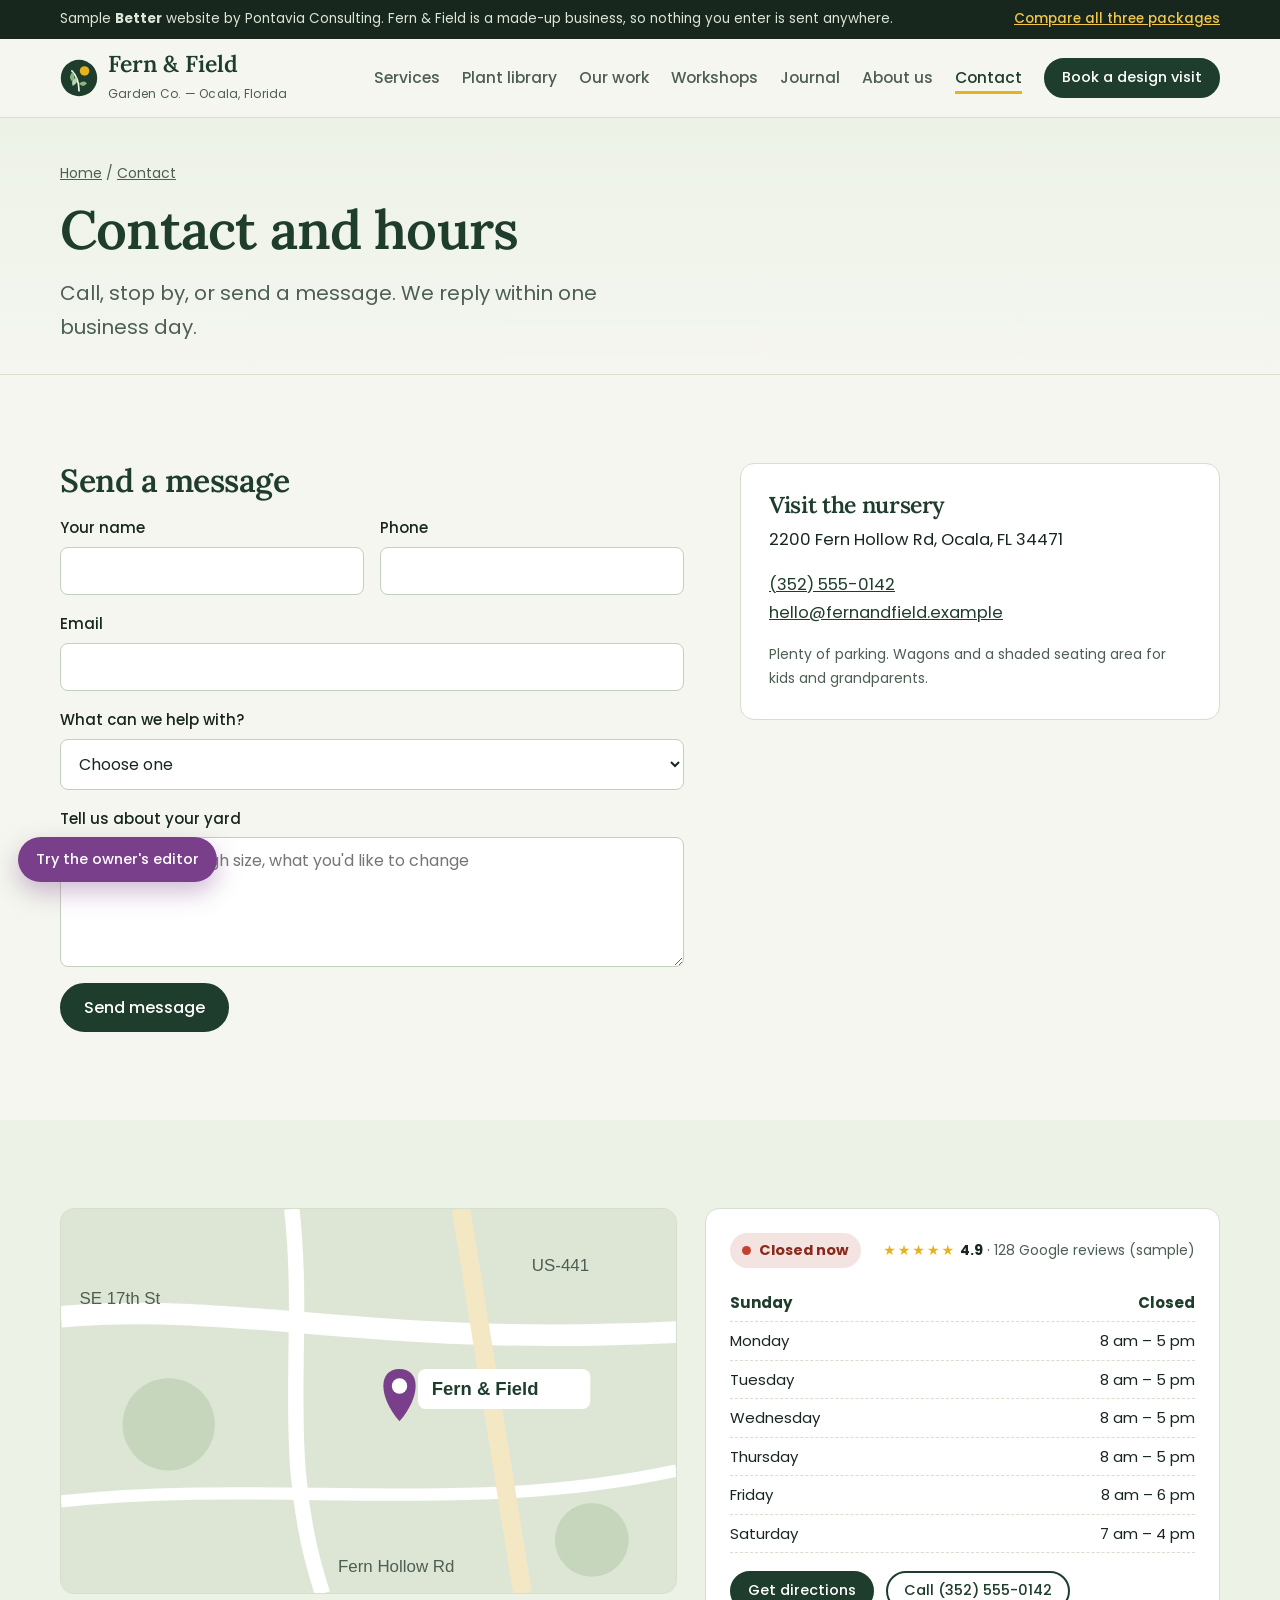
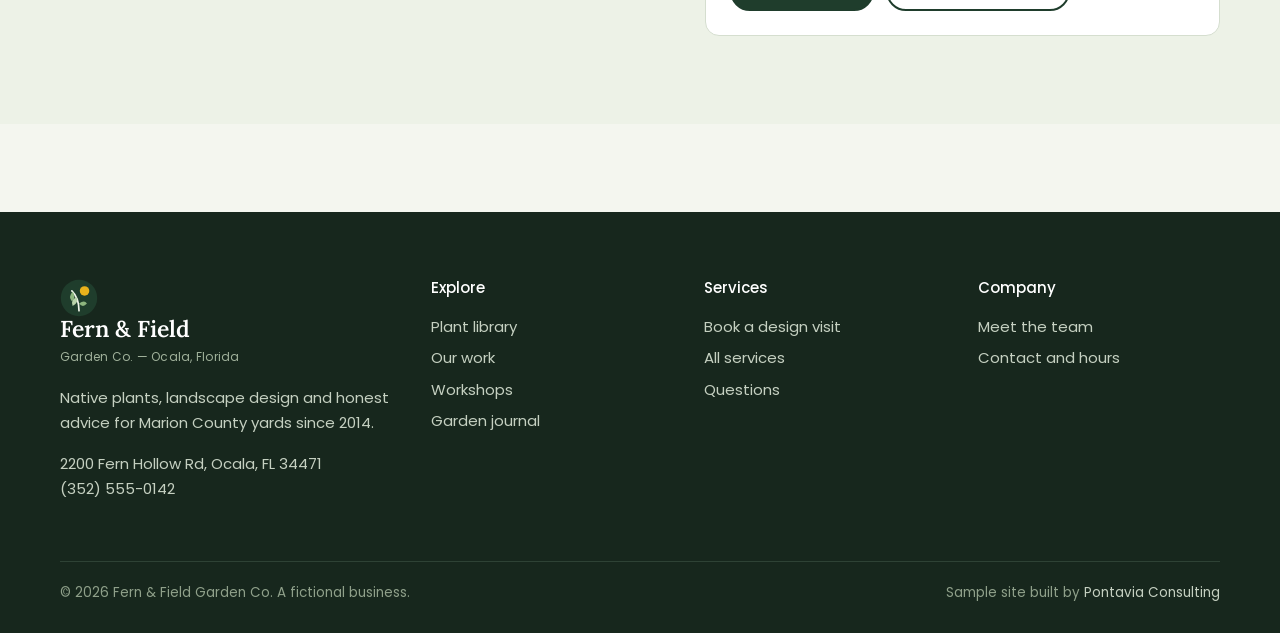
==== contact.html @ 141c684b "Add Better package sample site (Fern & Field Garden Co.) Front-end only demo; forms, booking and sto" ====
<!doctype html>
<html lang="en">
<head>
<meta charset="utf-8">
<meta name="viewport" content="width=device-width, initial-scale=1">
<title>Contact &amp; Hours | Fern &amp; Field Garden Co., Ocala FL</title>
<meta name="description" content="Contact Fern &amp; Field Garden Co. in Ocala, FL. Hours, directions and a message form.">
<link rel="canonical" href="https://pontavia-consulting.github.io/pontavia-sample-better/contact.html">
<meta property="og:type" content="website">
<meta property="og:title" content="Contact &amp; Hours | Fern &amp; Field Garden Co., Ocala FL">
<meta property="og:description" content="Contact Fern &amp; Field Garden Co. in Ocala, FL. Hours, directions and a message form.">
<meta property="og:url" content="https://pontavia-consulting.github.io/pontavia-sample-better/contact.html">
<meta name="theme-color" content="#1F3D2C">
<link rel="icon" href="assets/favicon.svg" type="image/svg+xml">
<link rel="preload" href="assets/fonts/lora.woff" as="font" type="font/woff" crossorigin>
<link rel="stylesheet" href="assets/style.css">
</head>
<body><div class="demo-bar"><div class="wrap"><span>Sample <b>Better</b> website by Pontavia Consulting. Fern &amp; Field is a made-up business, so nothing you enter is sent anywhere.</span><a href="https://pontavia-consulting.github.io/pontavia-samples/">Compare all three packages</a></div></div><header class="site-head"><div class="wrap">
<a class="logo" href="index.html"><svg viewBox="0 0 48 48" aria-hidden="true"><circle cx="24" cy="24" r="23" fill="#1F3D2C"/><circle cx="31" cy="15" r="6" fill="#E8B21C"/><path d="M24 40 C24 30 22 22 15 15" stroke="#EEF3E8" stroke-width="2.2" fill="none" stroke-linecap="round"/><path d="M16 16 Q 10 22 15 28 Q 21 23 16 16Z" fill="#8DB57E"/><path d="M21 23 Q 13 26 16 34 Q 24 30 21 23Z" fill="#B9D3AA"/><path d="M24 31 Q 31 26 34 31 Q 29 37 24 31Z" fill="#8DB57E"/></svg><span><b>Fern &amp; Field</b><small>Garden Co. — Ocala, Florida</small></span></a>
<nav class="nav" id="nav" aria-label="Main"><a href="services.html">Services</a><a href="plants.html">Plant library</a><a href="gallery.html">Our work</a><a href="workshops.html">Workshops</a><a href="journal.html">Journal</a><a href="team.html">About us</a><a href="contact.html" aria-current="page">Contact</a><a class="btn small" href="design.html">Book a design visit</a></nav>

<button class="menu-btn" aria-expanded="false" aria-controls="nav" aria-label="Menu"><span></span><span></span><span></span></button>
</div></header><main id="main"><section class="page-hero"><div class="wrap"><div class="crumbs"><a href="index.html">Home</a> / <a href="contact.html">Contact</a></div><h1>Contact and hours</h1><p class="lede">Call, stop by, or send a message. We reply within one business day.</p></div></section>
<section class="section"><div class="wrap">
  <div class="grid" style="grid-template-columns:1.3fr 1fr;gap:56px" id="contact-grid">
    <div><h2 style="font-size:32px">Send a message</h2><form class="demo-form" novalidate data-success="Thanks, {name}. We got your message and will reply within one business day.">
<div class="row2"><div class="field"><label for="f-name">Your name</label><input id="f-name" name="name" autocomplete="name" required></div>
<div class="field"><label for="f-phone">Phone</label><input id="f-phone" name="phone" type="tel" autocomplete="tel"></div></div>
<div class="field"><label for="f-email">Email</label><input id="f-email" name="email" type="email" autocomplete="email" required></div>
<div class="field"><label for="f-svc">What can we help with?</label><select id="f-svc" name="service"><option value="">Choose one</option><option>Landscape design consultation</option><option>Native garden installation</option><option>Lawn-to-garden conversion</option><option>Seasonal color planting</option><option>Irrigation check and repair</option><option>Tree and shrub care</option><option>Something else</option></select></div>
<div class="field"><label for="f-msg">Tell us about your yard</label><textarea id="f-msg" name="message" required placeholder="Sun or shade, rough size, what you'd like to change"></textarea></div>
<button class="btn" type="submit">Send message</button>
</form></div>
    <aside class="info"><div class="card"><h3>Visit the nursery</h3><p>2200 Fern Hollow Rd, Ocala, FL 34471</p><p><a href="tel:+13525550142">(352) 555-0142</a><br><a href="mailto:hello@fernandfield.example">hello@fernandfield.example</a></p>
    <p class="small muted">Plenty of parking. Wagons and a shaded seating area for kids and grandparents.</p></div></aside>
  </div>
</div></section>
<section class="section wash"><div class="wrap"><div class="grid" style="grid-template-columns:1.2fr 1fr;gap:28px" id="gbp">
  <div class="map"><svg viewBox="0 0 400 250" role="img" aria-label="Map showing Fern &amp; Field on Fern Hollow Road, southeast Ocala">
<rect width="400" height="250" fill="#DDE6D5"/>
<path d="M0 70 C 120 60 200 90 400 80" stroke="#fff" stroke-width="14" fill="none"/>
<path d="M150 0 C 160 90 140 160 170 250" stroke="#fff" stroke-width="10" fill="none"/>
<path d="M0 190 C 140 175 260 200 400 170" stroke="#fff" stroke-width="8" fill="none"/>
<path d="M260 0 L 300 250" stroke="#F3E7C4" stroke-width="12"/>
<circle cx="70" cy="140" r="30" fill="#C6D6BC"/><circle cx="345" cy="215" r="24" fill="#C6D6BC"/>
<text x="12" y="62" font-size="11" fill="#4D5E52" font-family="sans-serif">SE 17th St</text>
<text x="306" y="40" font-size="11" fill="#4D5E52" font-family="sans-serif">US-441</text>
<text x="180" y="236" font-size="11" fill="#4D5E52" font-family="sans-serif">Fern Hollow Rd</text>
<g transform="translate(220 138)"><path d="M0 0 C -14 -16 -14 -34 0 -34 C 14 -34 14 -16 0 0Z" fill="#7A3F8A"/><circle cy="-23" r="5" fill="#fff"/></g>
<rect x="232" y="104" width="112" height="26" rx="5" fill="#fff"/><text x="241" y="121" font-size="12" font-weight="700" fill="#1F3D2C" font-family="sans-serif">Fern &amp; Field</text>
</svg></div>
  <div class="hours-card">
    <div style="display:flex;justify-content:space-between;align-items:center;gap:10px;flex-wrap:wrap">
      <span class="open-pill" data-open-pill>Open now</span>
      <span class="small"><span class="stars">★★★★★</span> <b>4.9</b> <span class="muted">· 128 Google reviews (sample)</span></span>
    </div>
    <ul class="hours-list"><li data-day="0"><span>Sunday</span><span>Closed</span></li><li data-day="1"><span>Monday</span><span>8 am – 5 pm</span></li><li data-day="2"><span>Tuesday</span><span>8 am – 5 pm</span></li><li data-day="3"><span>Wednesday</span><span>8 am – 5 pm</span></li><li data-day="4"><span>Thursday</span><span>8 am – 5 pm</span></li><li data-day="5"><span>Friday</span><span>8 am – 6 pm</span></li><li data-day="6"><span>Saturday</span><span>7 am – 4 pm</span></li></ul>
    <div class="btn-row" style="margin-top:18px"><a class="btn small" href="https://www.google.com/maps/search/?api=1&query=Ocala+FL" rel="noopener">Get directions</a><a class="btn ghost small" href="tel:+13525550142">Call (352) 555-0142</a></div>
  </div>
</div>
<style>@media (max-width:860px){#gbp{grid-template-columns:1fr !important}}</style></div></section>
<style>@media (max-width:860px){#contact-grid{grid-template-columns:1fr !important}}</style></main><footer class="site-foot"><div class="wrap">
<div class="cols">
<div><a class="logo" href="index.html"><svg viewBox="0 0 48 48" aria-hidden="true"><circle cx="24" cy="24" r="23" fill="#1F3D2C"/><circle cx="31" cy="15" r="6" fill="#E8B21C"/><path d="M24 40 C24 30 22 22 15 15" stroke="#EEF3E8" stroke-width="2.2" fill="none" stroke-linecap="round"/><path d="M16 16 Q 10 22 15 28 Q 21 23 16 16Z" fill="#8DB57E"/><path d="M21 23 Q 13 26 16 34 Q 24 30 21 23Z" fill="#B9D3AA"/><path d="M24 31 Q 31 26 34 31 Q 29 37 24 31Z" fill="#8DB57E"/></svg><span><b>Fern &amp; Field</b><small>Garden Co. — Ocala, Florida</small></span></a><p>Native plants, landscape design and honest advice for Marion County yards since 2014.</p>
<p>2200 Fern Hollow Rd, Ocala, FL 34471<br><a href="tel:+13525550142" style="display:inline">(352) 555-0142</a></p></div>
<div><h4>Explore</h4><a href="plants.html">Plant library</a><a href="gallery.html">Our work</a><a href="workshops.html">Workshops</a><a href="journal.html">Garden journal</a></div><div><h4>Services</h4><a href="design.html">Book a design visit</a><a href="services.html">All services</a><a href="faq.html">Questions</a></div><div><h4>Company</h4><a href="team.html">Meet the team</a><a href="contact.html">Contact and hours</a></div>
</div>
<div class="base"><span>© 2026 Fern &amp; Field Garden Co. A fictional business.</span><span>Sample site built by <a href="https://pontavia-consulting.github.io/pontavia-samples/" style="display:inline">Pontavia Consulting</a></span></div>
</div></footer><button class="edit-fab" type="button" data-edit-toggle>Try the owner's editor</button><script src="assets/art.js" defer></script>
<script src="assets/data.js" defer></script>
<script src="assets/core.js" defer></script>
<script src="assets/site.js" defer></script>
</body>
</html>
---- assets/style.css ----
/* Fern & Field Garden Co. — base styles shared by every package level */
@font-face { font-family: "Lora"; src: url("fonts/lora.woff") format("woff"); font-weight: 400 700; font-style: normal; font-display: swap; }
@font-face { font-family: "Lora"; src: url("fonts/lora-italic.woff") format("woff"); font-weight: 400 700; font-style: italic; font-display: swap; }
@font-face { font-family: "Poppins"; src: url("fonts/poppins-400.woff") format("woff"); font-weight: 400; font-display: swap; }
@font-face { font-family: "Poppins"; src: url("fonts/poppins-500.woff") format("woff"); font-weight: 500 600; font-display: swap; }
@font-face { font-family: "Poppins"; src: url("fonts/poppins-700.woff") format("woff"); font-weight: 700; font-display: swap; }
:root {
  --paper: #F4F6EF;
  --card: #FFFFFF;
  --ink: #17271D;
  --muted: #4D5E52;
  --oak: #1F3D2C;
  --oak-2: #2A4F3A;
  --moss: #557A50;
  --wash: #E1E9D9;
  --wash-2: #EDF2E7;
  --gold: #E8B21C;
  --gold-2: #F2C64A;
  --berry: #7A3F8A;
  --line: #D5DECF;
  --on-oak: #EEF3E8;
  --on-oak-muted: #B9C9B5;
  --display: "Lora", Georgia, serif;
  --body: "Poppins", system-ui, -apple-system, "Segoe UI", sans-serif;
  --wrap: 1160px;
  --r-lg: 22px; --r-md: 14px; --r-sm: 8px;
}
* { box-sizing: border-box; }
html { scroll-behavior: smooth; -webkit-text-size-adjust: 100%; }
body { margin: 0; background: var(--paper); color: var(--ink); font: 400 16.5px/1.7 var(--body); }
img, svg { max-width: 100%; display: block; }
a { color: var(--oak); }
a:hover { color: var(--berry); }
h1, h2, h3 { font-family: var(--display); font-weight: 600; line-height: 1.12; letter-spacing: -0.015em; margin: 0 0 .5em; color: var(--oak); }
h1 { font-size: clamp(40px, 6vw, 72px); }
h2 { font-size: clamp(30px, 3.8vw, 46px); }
h3 { font-size: 23px; }
p { margin: 0 0 1em; max-width: 64ch; }
:focus-visible { outline: 3px solid var(--gold); outline-offset: 3px; border-radius: 4px; }
.wrap { width: min(100% - 32px, var(--wrap)); margin-inline: auto; }
.lede { font-size: 20px; color: var(--muted); max-width: 46ch; }
.muted { color: var(--muted); }
.small { font-size: 14px; }
.sr { position: absolute; width: 1px; height: 1px; overflow: hidden; clip: rect(0 0 0 0); white-space: nowrap; }
[hidden] { display: none !important; }

/* Demo notice */
.demo-bar { background: var(--ink); color: #DCE5D6; font-size: 13.5px; padding: 8px 0; }
.demo-bar .wrap { display: flex; gap: 12px; justify-content: space-between; align-items: center; flex-wrap: wrap; }
.demo-bar a { color: var(--gold-2); font-weight: 600; }

/* Header */
.site-head { background: var(--paper); border-bottom: 1px solid var(--line); position: sticky; top: 0; z-index: 50; }
.site-head .wrap { display: flex; align-items: center; gap: 28px; min-height: 78px; }
.logo { display: flex; align-items: center; gap: 10px; text-decoration: none; color: var(--oak); margin-right: auto; }
.logo svg { width: 38px; height: 38px; }
.logo b { font-family: var(--display); font-weight: 600; font-size: 23px; line-height: 1; }
.logo small { display: block; font-size: 12px; color: var(--muted); margin-top: 3px; letter-spacing: .02em; }
.nav { display: flex; gap: 22px; align-items: center; }
.nav a { text-decoration: none; color: var(--muted); font-weight: 500; font-size: 15.5px; }
.nav a:hover, .nav a[aria-current="page"] { color: var(--oak); }
.nav a.btn, .nav a.btn:hover { color: #fff; text-decoration: none; }
.nav a[aria-current="page"] { text-decoration: underline; text-decoration-color: var(--gold); text-decoration-thickness: 3px; text-underline-offset: 8px; }
.menu-btn { display: none; background: none; border: 1.5px solid var(--line); border-radius: var(--r-sm); width: 46px; height: 46px; cursor: pointer; color: var(--oak); }
.menu-btn span { display: block; width: 20px; height: 2px; background: currentColor; margin: 4px auto; }

/* Buttons */
.btn { display: inline-flex; align-items: center; justify-content: center; gap: 8px; padding: 13px 22px; border-radius: 999px; border: 2px solid var(--oak); background: var(--oak); color: #fff; font: 600 16px/1.2 var(--body); text-decoration: none; cursor: pointer; white-space: nowrap; }
.btn:hover { background: var(--oak-2); border-color: var(--oak-2); color: #fff; }
.btn.gold { background: var(--gold); border-color: var(--gold); color: var(--ink); }
.btn.gold:hover { background: var(--gold-2); border-color: var(--gold-2); color: var(--ink); }
.btn.ghost { background: transparent; color: var(--oak); }
.btn.ghost:hover { background: var(--wash); color: var(--oak); }
.btn.small { padding: 9px 16px; font-size: 14.5px; }
.btn-row { display: flex; gap: 12px; flex-wrap: wrap; margin-top: 26px; }

/* Sections */
.section { padding: 88px 0; }
.section.tight { padding: 56px 0; }
.section.wash { background: var(--wash-2); }
.section.oak { background: var(--oak); color: var(--on-oak); }
.section.oak h2, .section.oak h3 { color: #fff; }
.section.oak p { color: var(--on-oak-muted); }
.section-head { display: flex; justify-content: space-between; align-items: end; gap: 24px; margin-bottom: 40px; flex-wrap: wrap; }
.section-head p { margin: 0; color: var(--muted); }

/* Page hero for inner pages */
.page-hero { padding: 44px 0 30px; border-bottom: 1px solid var(--line); background: linear-gradient(var(--wash-2), var(--paper)); }
.page-hero h1 { font-size: clamp(36px, 4.6vw, 54px); margin-bottom: .3em; }
.page-hero .lede { margin-bottom: 0; }
.crumbs { font-size: 14px; color: var(--muted); margin-bottom: 14px; }
.crumbs a { color: var(--muted); }

/* Home hero (Good) */
.hero { padding: 72px 0 80px; }
.hero .wrap { display: grid; grid-template-columns: 1.1fr .9fr; gap: 56px; align-items: center; }
.hero-art { background: var(--wash); border-radius: 200px 200px var(--r-lg) var(--r-lg); padding: 40px 30px 16px; }
.hero-art .sun { width: 80px; height: 80px; border-radius: 50%; background: var(--gold); margin: 0 0 -60px auto; }

/* Grids and cards */
.grid { display: grid; gap: 24px; }
.g2 { grid-template-columns: repeat(2, 1fr); }
.g3 { grid-template-columns: repeat(3, 1fr); }
.g4 { grid-template-columns: repeat(4, 1fr); }
.card { background: var(--card); border: 1px solid var(--line); border-radius: var(--r-md); padding: 28px; }
.card h3 { margin-bottom: .35em; }
.card p:last-child { margin-bottom: 0; }
.price { font-weight: 700; color: var(--oak); }
.svc { display: flex; flex-direction: column; }
.svc .meta { display: flex; justify-content: space-between; gap: 12px; border-top: 1px dashed var(--line); padding-top: 14px; margin-top: auto; font-size: 15px; }
.svc .meta span:last-child { color: var(--muted); }
.art-tile { background: var(--wash); border-radius: var(--r-md); padding: 18px 18px 6px; }

/* Nursery tag: price label shaped like a plant stake tag */
.tag { display: inline-block; position: relative; background: var(--gold); color: var(--ink); font-weight: 700; font-size: 14px; padding: 4px 12px 4px 18px; border-radius: 3px 6px 6px 3px; clip-path: polygon(10px 0, 100% 0, 100% 100%, 10px 100%, 0 50%); }

/* Steps (a real sequence) */
.steps { counter-reset: s; display: grid; grid-template-columns: repeat(3, 1fr); gap: 28px; }
.steps li { list-style: none; counter-increment: s; border-top: 3px solid var(--oak); padding-top: 18px; }
.steps li::before { content: counter(s); font-family: var(--display); font-size: 40px; color: var(--moss); display: block; line-height: 1; margin-bottom: 10px; }
.steps { padding: 0; margin: 0; }

/* Reviews */
.quote { font-family: var(--display); font-size: 22px; line-height: 1.35; color: var(--oak); margin: 0 0 16px; }
.who { font-size: 15px; color: var(--muted); }
.sample-note { font-size: 12.5px; color: var(--muted); margin-top: 16px; }

/* Forms */
form .field { display: flex; flex-direction: column; gap: 6px; margin-bottom: 16px; }
label { font-weight: 600; font-size: 15px; }
input, select, textarea { font: 400 16px/1.4 var(--body); color: var(--ink); background: #fff; border: 1.5px solid #C4CFBE; border-radius: var(--r-sm); padding: 12px 14px; width: 100%; }
input:focus, select:focus, textarea:focus { outline: none; border-color: var(--oak); box-shadow: 0 0 0 3px rgba(232,178,28,.45); }
textarea { min-height: 130px; resize: vertical; }
.row2 { display: grid; grid-template-columns: 1fr 1fr; gap: 16px; }
.err { color: #A3261B; font-size: 14px; }
input[aria-invalid="true"], select[aria-invalid="true"], textarea[aria-invalid="true"] { border-color: #A3261B; }
.success { background: var(--wash); border-left: 4px solid var(--moss); padding: 20px 22px; border-radius: var(--r-sm); }
.success h3 { margin-bottom: .25em; }

/* FAQ */
details { border-bottom: 1px solid var(--line); padding: 18px 0; }
details summary { cursor: pointer; font-weight: 600; font-size: 18px; list-style: none; display: flex; justify-content: space-between; gap: 16px; }
details summary::-webkit-details-marker { display: none; }
details summary::after { content: "+"; font-family: var(--display); font-size: 26px; line-height: .8; color: var(--moss); }
details[open] summary::after { content: "–"; }
details p { margin: 12px 0 0; color: var(--muted); }

/* Info list (hours, contact) */
.info dl { display: grid; grid-template-columns: auto 1fr; gap: 6px 22px; margin: 0; }
.info dt { font-weight: 600; }
.info dd { margin: 0; color: var(--muted); }

/* CTA band */
.cta-band { background: var(--oak); color: var(--on-oak); border-radius: var(--r-lg); padding: 52px; display: grid; grid-template-columns: 1fr auto; gap: 30px; align-items: center; overflow: hidden; position: relative; }
.cta-band h2 { color: #fff; margin-bottom: .2em; }
.cta-band p { color: var(--on-oak-muted); margin: 0; }

/* Footer */
.site-foot { background: var(--ink); color: #C5D0C1; padding: 64px 0 28px; margin-top: 88px; font-size: 15px; }
.site-foot .cols { display: grid; grid-template-columns: 1.4fr 1fr 1fr 1fr; gap: 32px; }
.site-foot h4 { color: #fff; font: 600 15px var(--body); margin: 0 0 12px; }
.site-foot a { color: #C5D0C1; text-decoration: none; display: block; padding: 3px 0; }
.site-foot a:hover { color: var(--gold-2); }
.site-foot .logo { color: #fff; margin-bottom: 14px; }
.site-foot .logo small { color: #9FB09A; }
.site-foot .base { border-top: 1px solid #2E4235; margin-top: 44px; padding-top: 20px; display: flex; justify-content: space-between; gap: 16px; flex-wrap: wrap; font-size: 13.5px; color: #8FA08A; }

@media (max-width: 960px) {
  .g4 { grid-template-columns: repeat(2, 1fr); }
  .g3 { grid-template-columns: repeat(2, 1fr); }
  .site-foot .cols { grid-template-columns: 1fr 1fr; }
}
@media (max-width: 860px) {
  .menu-btn { display: block; }
  .nav { display: none; position: absolute; left: 0; right: 0; top: 100%; background: var(--paper); flex-direction: column; align-items: stretch; gap: 0; padding: 8px 16px 18px; border-bottom: 1px solid var(--line); box-shadow: 0 16px 30px rgba(23,39,29,.12); }
  .nav.open { display: flex; }
  .nav a { padding: 12px 4px; font-size: 17px; }
  .nav .btn { margin-top: 8px; }
  .hero .wrap { grid-template-columns: 1fr; }
  .hero-art { max-width: 420px; }
  .steps { grid-template-columns: 1fr; }
  .cta-band { grid-template-columns: 1fr; padding: 34px 26px; }
}
@media (max-width: 620px) {
  body { font-size: 16px; }
  .logo small { display: none; }
  .logo b { font-size: 21px; }
  .site-head .wrap { gap: 10px; min-height: 66px; }
  .demo-bar { font-size: 12px; }
  .section { padding: 60px 0; }
  .g2, .g3, .g4, .row2 { grid-template-columns: 1fr; }
  .site-foot .cols { grid-template-columns: 1fr; }
  .lede { font-size: 18px; }
}
@media (prefers-reduced-motion: reduce) { *, *::before, *::after { animation: none !important; transition: none !important; scroll-behavior: auto !important; } }

/* Better and Best: richer layouts */

/* Seed-packet hero */
.packet-hero { padding: 64px 0 88px; background:
  radial-gradient(circle at 85% 20%, rgba(232,178,28,.18), transparent 40%), var(--paper); }
.packet-hero .wrap { display: grid; grid-template-columns: 1fr 440px; gap: 64px; align-items: center; }
.packet { background: #FBF7EA; border-radius: 6px; box-shadow: 0 1px 0 #E3DAC2, 0 30px 60px -28px rgba(31,61,44,.45); padding: 16px; transform: rotate(2deg); position: relative; }
.packet::before { content: ""; position: absolute; left: 0; right: 0; top: -9px; height: 18px; background: radial-gradient(circle at 9px 0, transparent 8px, #FBF7EA 8.5px) 0 0 / 18px 18px repeat-x; }
.packet-inner { border: 2px solid var(--oak); border-radius: 3px; padding: 18px 20px 20px; }
.packet-top { display: flex; justify-content: space-between; align-items: baseline; border-bottom: 2px solid var(--oak); padding-bottom: 8px; margin-bottom: 12px; font-size: 13px; color: var(--oak); font-weight: 600; }
.packet-top b { font-family: var(--display); font-weight: 600; font-size: 18px; }
.packet-art { background: var(--wash); border-radius: 3px; padding: 14px 24px 0; }
.packet h2 { font-size: 32px; margin: 14px 0 0; }
.packet .latin { font-style: italic; color: var(--muted); margin: 0 0 12px; }
.packet-facts { display: grid; grid-template-columns: repeat(3, 1fr); border-top: 1px solid #D9CFB4; padding-top: 10px; font-size: 13px; }
.packet-facts div { padding-right: 8px; }
.packet-facts span { display: block; color: var(--muted); }
.packet-facts strong { color: var(--oak); }
.packet-note { font-size: 14.5px; color: var(--muted); margin: 12px 0 0; }
.hero-proof { display: flex; gap: 28px; margin-top: 36px; flex-wrap: wrap; font-size: 15px; color: var(--muted); }
.hero-proof strong { display: block; font-family: var(--display); font-weight: 600; font-size: 28px; color: var(--oak); }

/* Hours card with live open/closed */
.hours-card { background: var(--card); border: 1px solid var(--line); border-radius: var(--r-md); padding: 24px; }
.open-pill { display: inline-flex; align-items: center; gap: 8px; font-weight: 700; font-size: 14.5px; padding: 5px 12px; border-radius: 999px; background: var(--wash); color: var(--oak); }
.open-pill::before { content: ""; width: 9px; height: 9px; border-radius: 50%; background: var(--moss); }
.open-pill.closed { background: #F4E4E1; color: #8A2A1E; }
.open-pill.closed::before { background: #C2412F; }
.hours-list { list-style: none; padding: 0; margin: 16px 0 0; font-size: 15px; }
.hours-list li { display: flex; justify-content: space-between; padding: 6px 0; border-bottom: 1px dashed var(--line); }
.hours-list li.today { font-weight: 700; color: var(--oak); }
.stars { color: var(--gold); letter-spacing: 2px; }
.map { aspect-ratio: 16/10; border-radius: var(--r-md); overflow: hidden; border: 1px solid var(--line); background: #DDE6D5; }

/* Filter chips */
.chips { display: flex; gap: 8px; flex-wrap: wrap; }
.chip { border: 1.5px solid var(--line); background: #fff; border-radius: 999px; padding: 8px 15px; font: 500 14.5px var(--body); color: var(--ink); cursor: pointer; }
.chip:hover { border-color: var(--moss); }
.chip[aria-pressed="true"] { background: var(--oak); border-color: var(--oak); color: #fff; }
.toolbar { display: flex; flex-wrap: wrap; gap: 14px; align-items: center; justify-content: space-between; margin-bottom: 28px; }
.toolbar .search { max-width: 280px; }
.count { color: var(--muted); font-size: 15px; }

/* Plant cards */
.plant-card { position: relative; background: var(--card); border: 1px solid var(--line); border-radius: var(--r-md); overflow: hidden; display: flex; flex-direction: column; text-decoration: none; color: inherit; }
.plant-card .pic { background: var(--wash); padding: 18px 26px 0; position: relative; }
.plant-card .body { padding: 18px 20px 20px; display: flex; flex-direction: column; gap: 4px; flex: 1; }
.plant-card h3 { font-size: 21px; margin: 0; }
.plant-card .latin { font-style: italic; color: var(--muted); font-size: 14.5px; }
.facts { display: flex; flex-wrap: wrap; gap: 6px; margin-top: 10px; }
.fact { font-size: 12.5px; background: var(--wash-2); border-radius: 4px; padding: 3px 8px; color: var(--oak); }
.fact.native { background: #EFE3F2; color: var(--berry); font-weight: 600; }
.plant-card .pic .tag { position: absolute; top: 14px; right: 14px; }
.empty { text-align: center; padding: 60px 20px; border: 2px dashed var(--line); border-radius: var(--r-md); grid-column: 1 / -1; }

/* Gallery */
.gallery { display: grid; grid-template-columns: repeat(3, 1fr); gap: 20px; }
.shot { border: 0; padding: 0; text-align: left; background: var(--card); border-radius: var(--r-md); overflow: hidden; cursor: zoom-in; border: 1px solid var(--line); font: inherit; color: inherit; }
.scene { display: grid; grid-template-columns: repeat(3, 1fr); align-items: end; background: linear-gradient(#DCE8D8 0 62%, #C9B998 62%); padding: 18px 10px 0; aspect-ratio: 4/3; }
.scene.dusk { background: linear-gradient(#F3D9A6 0 20%, #DCE8D8 70%, #BFAE8A 70%); }
.shot .cap { padding: 14px 18px 16px; }
.shot .cap b { display: block; font-family: var(--display); font-weight: 600; font-size: 19px; color: var(--oak); }
.shot .cap span { font-size: 14px; color: var(--muted); }
.lightbox { position: fixed; inset: 0; background: rgba(15,26,19,.86); display: grid; place-items: center; z-index: 200; padding: 20px; }
.lightbox-inner { background: var(--paper); border-radius: var(--r-lg); max-width: 760px; width: 100%; overflow: hidden; }
.lightbox .scene { aspect-ratio: 16/9; }
.lightbox-bar { display: flex; justify-content: space-between; align-items: center; padding: 16px 20px; gap: 12px; }
.icon-btn { width: 44px; height: 44px; border-radius: 50%; border: 1.5px solid var(--line); background: #fff; cursor: pointer; font-size: 20px; color: var(--oak); display: inline-grid; place-items: center; }

/* Before / after slider */
.ba { position: relative; border-radius: var(--r-lg); overflow: hidden; aspect-ratio: 16/7; background: #DCE8D8; user-select: none; border: 1px solid var(--line); }
.ba .layer { position: absolute; inset: 0; }
.ba .before { background: #DCE8D8; }
.ba .after { background: linear-gradient(#DCE8D8 0 60%, #C9B998 60%); }
.ba .house { position: absolute; left: 50%; bottom: 38%; width: 44%; transform: translateX(-50%); }
.ba .before .turf { position: absolute; left: 0; right: 0; bottom: 0; height: 40%; background: repeating-linear-gradient(90deg, #A8B65C 0 6px, #B9C56E 6px 13px); }
.ba .before .patch { position: absolute; bottom: 14%; width: 18%; height: 10%; background: #C9B37E; border-radius: 50%; }
.ba .after { clip-path: inset(0 0 0 50%); }
.ba .after .scene { position: absolute; left: 0; right: 0; bottom: 4%; aspect-ratio: auto; grid-template-columns: repeat(5, 1fr); padding: 0 20px; background: none; }
.ba input[type=range] { position: absolute; inset: 0; width: 100%; height: 100%; opacity: 0; cursor: ew-resize; margin: 0; }
.ba .handle { position: absolute; top: 0; bottom: 0; left: 50%; width: 3px; background: #fff; pointer-events: none; }
.ba .handle::after { content: "⟷"; position: absolute; top: 50%; left: 50%; transform: translate(-50%, -50%); width: 46px; height: 46px; border-radius: 50%; background: #fff; display: grid; place-items: center; color: var(--oak); font-size: 20px; box-shadow: 0 4px 16px rgba(0,0,0,.2); }
.ba .label { position: absolute; top: 14px; background: rgba(23,39,29,.78); color: #fff; font-size: 13px; padding: 4px 10px; border-radius: 4px; pointer-events: none; }

/* Workshops */
.event { display: grid; grid-template-columns: 92px 1fr auto; gap: 24px; align-items: center; padding: 22px 0; border-bottom: 1px solid var(--line); }
.cal { background: var(--card); border: 1.5px solid var(--oak); border-radius: var(--r-sm); text-align: center; overflow: hidden; }
.cal span { display: block; background: var(--oak); color: #fff; font-size: 13px; font-weight: 600; padding: 3px 0; }
.cal b { display: block; font-family: var(--display); font-weight: 600; font-size: 34px; color: var(--oak); padding: 4px 0 6px; }
.event h3 { margin: 0 0 4px; font-size: 22px; }
.event .when { font-size: 14.5px; color: var(--muted); }
.seats { font-size: 14px; font-weight: 600; color: var(--moss); }
.seats.low { color: #A5521B; }
.event-side { text-align: right; display: flex; flex-direction: column; gap: 8px; align-items: end; }

/* Modal (RSVP etc.) */
.modal { position: fixed; inset: 0; background: rgba(15,26,19,.6); display: grid; place-items: center; z-index: 200; padding: 16px; }
.modal-box { background: var(--paper); border-radius: var(--r-lg); padding: 30px; width: min(100%, 520px); max-height: 90vh; overflow: auto; }
.modal-head { display: flex; justify-content: space-between; align-items: start; gap: 16px; margin-bottom: 10px; }

/* Team */
.person { text-align: left; }
.person .portrait { background: var(--wash); border-radius: 120px 120px var(--r-md) var(--r-md); padding: 24px 30px 0; margin-bottom: 16px; }
.person h3 { margin-bottom: 2px; }
.person .role { color: var(--berry); font-weight: 600; font-size: 15px; margin-bottom: 8px; }

/* Journal */
.post { display: grid; grid-template-columns: 220px 1fr; gap: 28px; padding: 30px 0; border-bottom: 1px solid var(--line); align-items: start; }
.post .art-tile { padding: 12px 24px 0; }
.post h3 a { text-decoration: none; }
.post .when { font-size: 14px; color: var(--muted); margin-bottom: 6px; }
.post .more { display: none; }
.post.open .more { display: block; }

/* Booking stepper (a real sequence) */
.stepper { display: flex; gap: 8px; list-style: none; padding: 0; margin: 0 0 28px; counter-reset: st; }
.stepper li { flex: 1; counter-increment: st; font-size: 14px; font-weight: 600; color: var(--muted); border-top: 4px solid var(--line); padding-top: 10px; }
.stepper li::before { content: counter(st) ". "; }
.stepper li.on { color: var(--oak); border-color: var(--gold); }
.stepper li.done { color: var(--oak); border-color: var(--moss); }
.slot-grid { display: grid; grid-template-columns: repeat(auto-fill, minmax(118px, 1fr)); gap: 10px; }
.slot { border: 1.5px solid var(--line); background: #fff; border-radius: var(--r-sm); padding: 12px 8px; cursor: pointer; font: 500 15px var(--body); color: var(--ink); text-align: center; }
.slot small { display: block; color: var(--muted); font-size: 12.5px; }
.slot[aria-pressed="true"] { border-color: var(--oak); background: var(--oak); color: #fff; }
.slot[aria-pressed="true"] small { color: var(--on-oak-muted); }
.slot:disabled { opacity: .45; cursor: not-allowed; text-decoration: line-through; }
.choice-grid { display: grid; grid-template-columns: repeat(2, 1fr); gap: 12px; }
.choice { display: flex; gap: 12px; align-items: start; border: 1.5px solid var(--line); border-radius: var(--r-sm); padding: 14px 16px; background: #fff; cursor: pointer; font-weight: 400; }
.choice:has(input:checked) { border-color: var(--oak); box-shadow: inset 0 0 0 1px var(--oak); }
.choice input { width: auto; margin-top: 4px; accent-color: var(--oak); }
.choice b { display: block; }
.summary-box { background: var(--wash-2); border-radius: var(--r-md); padding: 22px; }
.summary-box dl { display: grid; grid-template-columns: auto 1fr; gap: 6px 16px; margin: 0; font-size: 15px; }
.summary-box dt { color: var(--muted); }
.summary-box dd { margin: 0; font-weight: 600; }
.upload { border: 2px dashed #C4CFBE; border-radius: var(--r-sm); padding: 20px; text-align: center; color: var(--muted); font-size: 15px; background: #fff; }

/* Content editor demo */
.edit-fab { position: fixed; left: 18px; bottom: 18px; z-index: 120; background: var(--berry); color: #fff; border: 0; border-radius: 999px; padding: 12px 18px; font: 600 14.5px var(--body); cursor: pointer; box-shadow: 0 10px 24px rgba(122,63,138,.35); }
.edit-bar { position: sticky; top: 0; z-index: 130; background: var(--berry); color: #fff; font-size: 14.5px; }
.edit-bar .wrap { display: flex; justify-content: space-between; align-items: center; gap: 12px; min-height: 52px; flex-wrap: wrap; }
.edit-bar .btn { background: #fff; color: var(--berry); border-color: #fff; }
body.editing [data-edit] { outline: 2px dashed rgba(122,63,138,.55); outline-offset: 4px; border-radius: 3px; cursor: text; }
body.editing [data-edit]:focus { outline: 2px solid var(--berry); background: rgba(122,63,138,.06); }
.toast { position: fixed; left: 50%; bottom: 24px; transform: translateX(-50%); background: var(--ink); color: #fff; padding: 12px 20px; border-radius: 999px; z-index: 300; font-size: 15px; box-shadow: 0 10px 30px rgba(0,0,0,.25); }

/* Monthly planting strip */
.month-strip { display: grid; grid-template-columns: 1fr 1.2fr; gap: 48px; align-items: center; }

@media (max-width: 960px) {
  .packet-hero .wrap { grid-template-columns: 1fr; }
  .packet { max-width: 440px; }
  .gallery { grid-template-columns: repeat(2, 1fr); }
  .month-strip { grid-template-columns: 1fr; }
}
@media (max-width: 620px) {
  .edit-fab { padding: 9px 14px; font-size: 13px; left: 12px; bottom: 12px; }
  .gallery, .choice-grid { grid-template-columns: 1fr; }
  .event { grid-template-columns: 70px 1fr; }
  .event-side { grid-column: 1 / -1; align-items: start; text-align: left; flex-direction: row; justify-content: space-between; width: 100%; }
  .post { grid-template-columns: 1fr; }
  .post .art-tile { max-width: 220px; }
  .stepper li { font-size: 0; }
  .stepper li::before { font-size: 14px; }
  .packet { transform: none; }
  .ba { aspect-ratio: 4/3; }
}

/* Phones: keep plant grids two-up */
@media (max-width: 620px) {
  .grid.g3:has(> .plant-card), .grid.g4:has(> .plant-card) { grid-template-columns: 1fr 1fr; gap: 12px; }
  .plant-card .pic { padding: 12px 14px 0; }
  .plant-card .body { padding: 12px 12px 14px; }
  .plant-card h3 { font-size: 17px; }
  .plant-card .latin { font-size: 13px; }
  .plant-card .facts .fact:not(.native) { display: none; }
  .plant-card .add { flex-direction: column; align-items: stretch; gap: 8px; }
  .plant-card .tag { font-size: 12.5px; top: 8px; right: 8px; }
  .heart { width: 32px; height: 32px; top: 8px; left: 8px; }
}
.edit-bar .btn.ghost { background: transparent; color: #fff; border-color: #fff; }
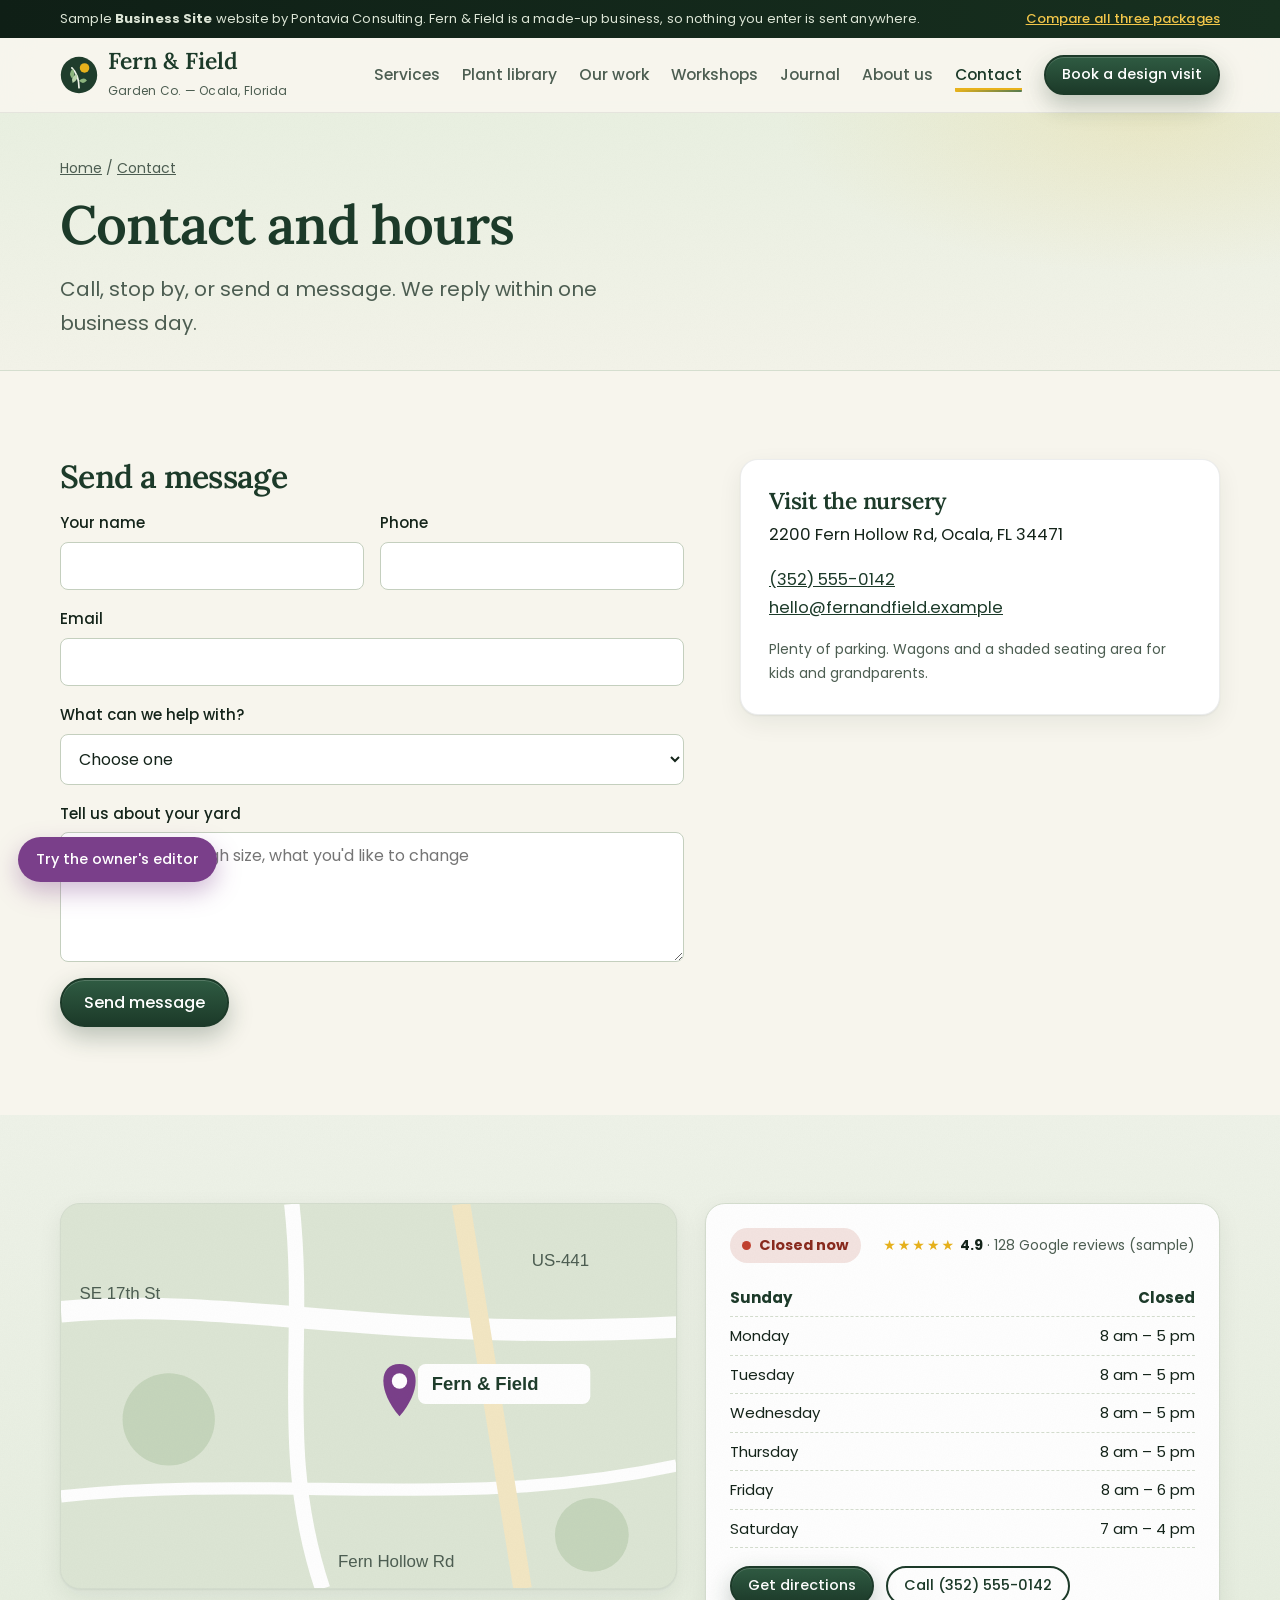
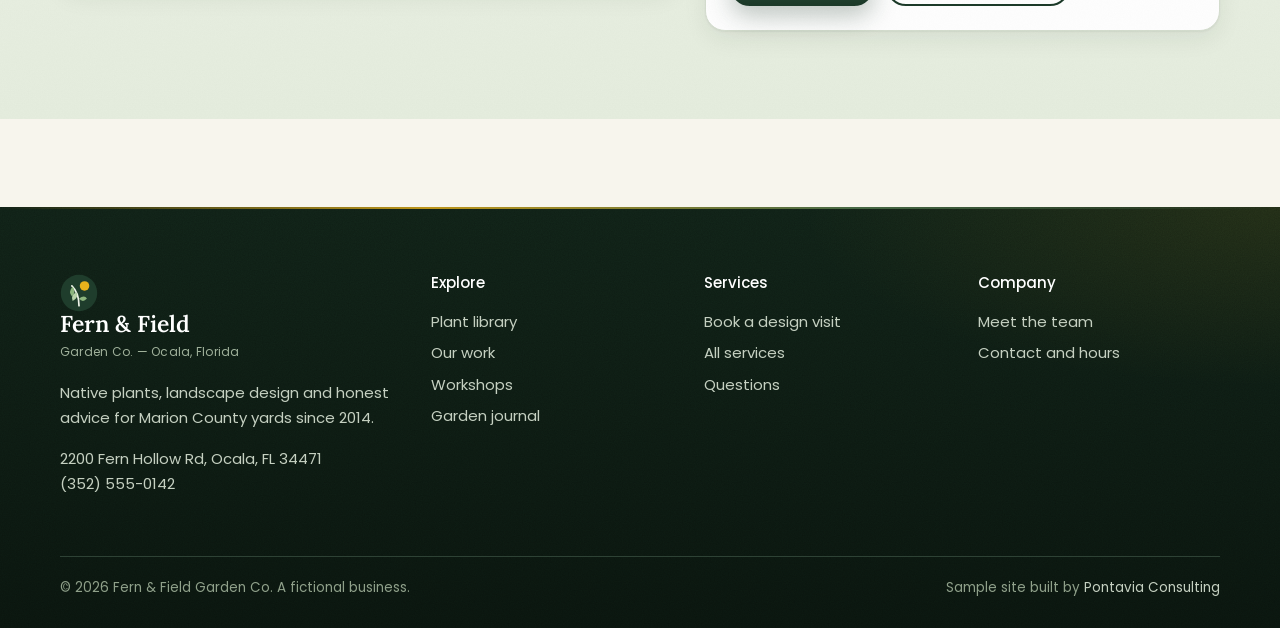
==== commit dbb9d122: "Visual overhaul: dramatic hero scene, lit plant illustrations, glass header, deeper cards, scroll re" ====
--- a/contact.html
+++ b/contact.html
@@ -5,17 +5,18 @@
 <meta name="viewport" content="width=device-width, initial-scale=1">
 <title>Contact &amp; Hours | Fern &amp; Field Garden Co., Ocala FL</title>
 <meta name="description" content="Contact Fern &amp; Field Garden Co. in Ocala, FL. Hours, directions and a message form.">
-<link rel="canonical" href="https://pontavia-consulting.github.io/pontavia-sample-better/contact.html">
+<link rel="canonical" href="https://pontavia-consulting.github.io/Pontavia-Sample-Better/contact.html">
 <meta property="og:type" content="website">
 <meta property="og:title" content="Contact &amp; Hours | Fern &amp; Field Garden Co., Ocala FL">
 <meta property="og:description" content="Contact Fern &amp; Field Garden Co. in Ocala, FL. Hours, directions and a message form.">
-<meta property="og:url" content="https://pontavia-consulting.github.io/pontavia-sample-better/contact.html">
+<meta property="og:url" content="https://pontavia-consulting.github.io/Pontavia-Sample-Better/contact.html">
 <meta name="theme-color" content="#1F3D2C">
 <link rel="icon" href="assets/favicon.svg" type="image/svg+xml">
 <link rel="preload" href="assets/fonts/lora.woff" as="font" type="font/woff" crossorigin>
 <link rel="stylesheet" href="assets/style.css">
+<link rel="stylesheet" href="assets/polish.css">
 </head>
-<body><div class="demo-bar"><div class="wrap"><span>Sample <b>Better</b> website by Pontavia Consulting. Fern &amp; Field is a made-up business, so nothing you enter is sent anywhere.</span><a href="https://pontavia-consulting.github.io/pontavia-samples/">Compare all three packages</a></div></div><header class="site-head"><div class="wrap">
+<body><div class="demo-bar"><div class="wrap"><span>Sample <b>Business Site</b> website by Pontavia Consulting. Fern &amp; Field is a made-up business, so nothing you enter is sent anywhere.</span><a href="https://pontavia-consulting.github.io/Pontavia-Samples/">Compare all three packages</a></div></div><header class="site-head"><div class="wrap">
 <a class="logo" href="index.html"><svg viewBox="0 0 48 48" aria-hidden="true"><circle cx="24" cy="24" r="23" fill="#1F3D2C"/><circle cx="31" cy="15" r="6" fill="#E8B21C"/><path d="M24 40 C24 30 22 22 15 15" stroke="#EEF3E8" stroke-width="2.2" fill="none" stroke-linecap="round"/><path d="M16 16 Q 10 22 15 28 Q 21 23 16 16Z" fill="#8DB57E"/><path d="M21 23 Q 13 26 16 34 Q 24 30 21 23Z" fill="#B9D3AA"/><path d="M24 31 Q 31 26 34 31 Q 29 37 24 31Z" fill="#8DB57E"/></svg><span><b>Fern &amp; Field</b><small>Garden Co. — Ocala, Florida</small></span></a>
 <nav class="nav" id="nav" aria-label="Main"><a href="services.html">Services</a><a href="plants.html">Plant library</a><a href="gallery.html">Our work</a><a href="workshops.html">Workshops</a><a href="journal.html">Journal</a><a href="team.html">About us</a><a href="contact.html" aria-current="page">Contact</a><a class="btn small" href="design.html">Book a design visit</a></nav>
 
@@ -65,10 +66,11 @@
 <p>2200 Fern Hollow Rd, Ocala, FL 34471<br><a href="tel:+13525550142" style="display:inline">(352) 555-0142</a></p></div>
 <div><h4>Explore</h4><a href="plants.html">Plant library</a><a href="gallery.html">Our work</a><a href="workshops.html">Workshops</a><a href="journal.html">Garden journal</a></div><div><h4>Services</h4><a href="design.html">Book a design visit</a><a href="services.html">All services</a><a href="faq.html">Questions</a></div><div><h4>Company</h4><a href="team.html">Meet the team</a><a href="contact.html">Contact and hours</a></div>
 </div>
-<div class="base"><span>© 2026 Fern &amp; Field Garden Co. A fictional business.</span><span>Sample site built by <a href="https://pontavia-consulting.github.io/pontavia-samples/" style="display:inline">Pontavia Consulting</a></span></div>
+<div class="base"><span>© 2026 Fern &amp; Field Garden Co. A fictional business.</span><span>Sample site built by <a href="https://pontavia-consulting.github.io/Pontavia-Samples/" style="display:inline">Pontavia Consulting</a></span></div>
 </div></footer><button class="edit-fab" type="button" data-edit-toggle>Try the owner's editor</button><script src="assets/art.js" defer></script>
 <script src="assets/data.js" defer></script>
 <script src="assets/core.js" defer></script>
 <script src="assets/site.js" defer></script>
+<script src="assets/polish.js" defer></script>
 </body>
 </html>
--- a/assets/polish.css
+++ b/assets/polish.css
@@ -0,0 +1,105 @@
+/* Fern & Field: polish layer (loaded after style.css on every page of every package).
+   Dramatic hero scene, glass header, deeper cards and buttons, grain, scroll reveals.
+   Everything here is progressive: without JS the pages are still complete and readable. */
+
+:root {
+  --paper: #F7F5ED;
+  --wash-2: #ECF1E5;
+  --oak: #1C3A29;
+  --ink: #14241A;
+  --ease: cubic-bezier(.2, .8, .2, 1);
+  --shadow-1: 0 1px 2px rgba(20, 36, 26, .06), 0 8px 24px rgba(20, 36, 26, .07);
+  --shadow-2: 0 2px 4px rgba(20, 36, 26, .08), 0 22px 50px rgba(20, 36, 26, .16);
+  --grain: url("data:image/svg+xml;utf8,<svg xmlns='http://www.w3.org/2000/svg' width='160' height='160'><filter id='n'><feTurbulence type='fractalNoise' baseFrequency='.85' numOctaves='2' stitchTiles='stitch'/><feColorMatrix values='0 0 0 0 0  0 0 0 0 0  0 0 0 0 0  0 0 0 .55 0'/></filter><rect width='100%' height='100%' filter='url(%23n)' opacity='.5'/></svg>");
+}
+body { background: var(--paper); -webkit-font-smoothing: antialiased; text-rendering: optimizeLegibility; }
+h1, h2, h3 { letter-spacing: -.02em; }
+::selection { background: var(--gold-2); color: var(--ink); }
+
+/* ---------- Demo bar and header ---------- */
+.demo-bar { background: linear-gradient(90deg, #0F1F16, #17301F); font-size: 13px; letter-spacing: .01em; }
+.site-head { background: rgba(247, 245, 237, .78); -webkit-backdrop-filter: blur(16px) saturate(1.4); backdrop-filter: blur(16px) saturate(1.4); border-bottom: 1px solid rgba(20, 36, 26, .08); transition: box-shadow .35s, background .35s; }
+.site-head.scrolled { box-shadow: 0 10px 34px rgba(20, 36, 26, .12); background: rgba(247, 245, 237, .92); }
+.site-head .wrap { min-height: 74px; transition: min-height .35s var(--ease); }
+.site-head.scrolled .wrap { min-height: 62px; }
+.nav a { position: relative; transition: color .25s; }
+.nav a::after { content: ""; position: absolute; left: 0; right: 0; bottom: -4px; height: 2px; border-radius: 2px; background: linear-gradient(90deg, var(--gold), var(--moss)); transform: scaleX(0); transform-origin: left; transition: transform .35s var(--ease); }
+.nav a:hover::after, .nav a[aria-current="page"]::after, .nav a.active::after { transform: scaleX(1); }
+
+/* ---------- Buttons ---------- */
+.btn:not(.ghost):not(.gold) { background: linear-gradient(180deg, #2F5B42 0%, #1C3A29 100%); border-color: #1C3A29; box-shadow: 0 10px 24px rgba(28, 58, 41, .28), inset 0 1px 0 rgba(255, 255, 255, .18); transition: transform .3s var(--ease), box-shadow .3s; }
+.btn:not(.ghost):not(.gold):hover { transform: translateY(-2px); box-shadow: 0 16px 34px rgba(28, 58, 41, .36), inset 0 1px 0 rgba(255, 255, 255, .22); }
+.btn.gold { background: linear-gradient(180deg, #F4CE58, #E8B21C); border-color: #E8B21C; color: #2A1E02; box-shadow: 0 10px 24px rgba(232, 178, 28, .3), inset 0 1px 0 rgba(255, 255, 255, .4); transition: transform .3s var(--ease), box-shadow .3s; }
+.btn.gold:hover { transform: translateY(-2px); box-shadow: 0 16px 34px rgba(232, 178, 28, .42); }
+.btn.ghost { transition: transform .3s var(--ease), background .25s, color .25s; }
+.btn.ghost:hover { transform: translateY(-2px); }
+
+/* ---------- Sections ---------- */
+.section.wash { position: relative; background: linear-gradient(180deg, #EFF3E9 0%, #E6EEDF 100%); }
+.section.wash::after { content: ""; position: absolute; inset: 0; background: var(--grain); opacity: .06; mix-blend-mode: multiply; pointer-events: none; }
+.section-head h2 { position: relative; }
+.section-head h2::before { content: ""; display: block; width: 44px; height: 3px; border-radius: 3px; margin-bottom: 18px; background: linear-gradient(90deg, var(--gold), var(--moss)); }
+.card { border-radius: 18px; border-color: rgba(20, 36, 26, .08); box-shadow: var(--shadow-1); transition: transform .4s var(--ease), box-shadow .4s; }
+.card:hover { transform: translateY(-5px); box-shadow: var(--shadow-2); }
+.plant-card { border-radius: 20px; border-color: rgba(20, 36, 26, .08); box-shadow: var(--shadow-1); transition: transform .45s var(--ease), box-shadow .45s; }
+.plant-card:hover { transform: translateY(-7px); box-shadow: var(--shadow-2); }
+.plant-card .pic { background: radial-gradient(120% 90% at 50% 18%, #FBFCF6 0%, #E6EEDC 55%, #D6E3C8 100%); overflow: hidden; }
+.plant-card .pic .art svg { transition: transform .7s var(--ease); transform-origin: 50% 90%; }
+.plant-card:hover .pic .art svg { transform: scale(1.07) translateY(-2px); }
+.plant-card h3, .card h3 { letter-spacing: -.01em; }
+.event, .hours-card, .zip-check, .ba, .map { border-radius: 20px; box-shadow: var(--shadow-1); }
+.reward-card, .cta-band { background: var(--grain), radial-gradient(700px 360px at 100% 0%, rgba(232, 178, 28, .22), transparent 60%), linear-gradient(135deg, #1C3A29 0%, #14291D 100%); background-blend-mode: soft-light, normal, normal; box-shadow: 0 30px 70px rgba(20, 36, 26, .28); }
+.quote { font-family: var(--display); }
+
+/* ---------- Dramatic hero scene ---------- */
+.hero, .packet-hero { position: relative; isolation: isolate; overflow: hidden; border-radius: 0 0 50% 50% / 0 0 54px 54px; color: #EEF3E8; padding: 96px 0 190px;
+  background:
+    radial-gradient(520px 420px at var(--mx, 78%) var(--my, 22%), rgba(247, 214, 130, .30), transparent 62%),
+    radial-gradient(820px 520px at 84% 12%, rgba(240, 196, 100, .30), transparent 62%),
+    radial-gradient(700px 520px at 4% 100%, rgba(80, 160, 110, .20), transparent 62%),
+    linear-gradient(180deg, #0E2016 0%, #15301F 52%, #1D3C2A 100%); }
+.hero::before, .packet-hero::before { content: ""; position: absolute; inset: 0; z-index: -1; background: var(--grain); mix-blend-mode: soft-light; opacity: .55; pointer-events: none; }
+.hero .wrap, .packet-hero .wrap { position: relative; z-index: 3; }
+.hero h1, .packet-hero h1 { color: #FBF8EE; font-size: clamp(42px, 6.4vw, 82px); line-height: 1.03; letter-spacing: -.03em; text-shadow: 0 2px 30px rgba(0, 0, 0, .25); }
+.hero h1 em, .packet-hero h1 em { font-style: italic; color: var(--gold-2); }
+.hero .lede, .packet-hero .lede { color: #C9D8C5; font-size: clamp(17px, 2vw, 21px); }
+.hero .muted, .packet-hero .muted, .hero .small, .packet-hero .months-label { color: #AFC3AC; }
+.hero .btn.ghost, .packet-hero .btn.ghost { color: #F4F1E4; border-color: rgba(244, 241, 228, .5); background: rgba(255, 255, 255, .05); -webkit-backdrop-filter: blur(6px); backdrop-filter: blur(6px); }
+.hero .btn.ghost:hover, .packet-hero .btn.ghost:hover { background: #F4F1E4; color: var(--oak); }
+.hero .btn:not(.ghost):not(.gold), .packet-hero .btn:not(.ghost):not(.gold) { background: linear-gradient(180deg, #F4CE58, #E8B21C); border-color: #E8B21C; color: #2A1E02; box-shadow: 0 12px 30px rgba(232, 178, 28, .35), inset 0 1px 0 rgba(255, 255, 255, .45); }
+.packet-hero .months button { background: rgba(255, 255, 255, .07); color: #DDE8D8; border-color: rgba(255, 255, 255, .22); }
+.packet-hero .months button[aria-pressed="true"] { background: var(--gold); color: #2A1E02; border-color: var(--gold); }
+.packet-hero .hero-proof, .hero .hero-proof { color: #B9CBB5; }
+.packet-hero .hero-proof strong, .hero .hero-proof strong { color: #FBF8EE; }
+.hero-art { background: radial-gradient(90% 70% at 50% 22%, rgba(255, 244, 204, .55), rgba(255, 244, 204, 0) 70%), linear-gradient(180deg, #E9F0DD 0%, #CFDFC0 100%); box-shadow: 0 40px 80px rgba(0, 0, 0, .4), inset 0 0 0 1px rgba(255, 255, 255, .5); }
+.hero-art .sun { background: radial-gradient(circle at 35% 30%, #FFE79A, #E8B21C 70%); box-shadow: 0 0 60px 20px rgba(247, 214, 130, .55); }
+.packet { filter: drop-shadow(0 40px 60px rgba(0, 0, 0, .45)); }
+.hero-scene { position: absolute; left: 0; right: 0; bottom: -1px; height: 260px; z-index: 1; pointer-events: none; }
+.hero-scene svg { position: absolute; left: -4%; width: 108%; bottom: 0; height: 100%; will-change: transform; }
+.hero-pollen { position: absolute; inset: 0; z-index: 2; pointer-events: none; width: 100%; height: 100%; }
+.hero::after, .packet-hero::after { content: ""; position: absolute; left: 0; right: 0; bottom: -1px; height: 46px; z-index: 2; background: var(--paper); -webkit-mask: radial-gradient(60px 46px at 50% 100%, #000 98%, transparent) 0 0 / 120px 100% repeat-x; mask: radial-gradient(60px 46px at 50% 100%, #000 98%, transparent) 0 0 / 120px 100% repeat-x; opacity: 0; }
+
+/* page title bands on inner pages */
+.page-head, .page-hero { position: relative; background: radial-gradient(600px 260px at 90% 0%, rgba(232, 178, 28, .14), transparent 62%), linear-gradient(180deg, #EAF1E2, #F4F4EA); }
+.page-head::after, .page-hero::after { content: ""; position: absolute; inset: 0; background: var(--grain); opacity: .05; mix-blend-mode: multiply; pointer-events: none; }
+
+/* ---------- Footer ---------- */
+.site-foot { position: relative; background: var(--grain), radial-gradient(800px 300px at 100% 0%, rgba(232, 178, 28, .10), transparent 60%), linear-gradient(180deg, #14281C, #0D1A12); background-blend-mode: soft-light, normal, normal; }
+.site-foot::before { content: ""; position: absolute; top: 0; left: 0; right: 0; height: 2px; background: linear-gradient(90deg, transparent, var(--gold), var(--moss), transparent); opacity: .8; }
+
+/* ---------- Reveals ---------- */
+.pf .pf-in { opacity: 0; transform: translate3d(0, 30px, 0); transition: opacity .9s var(--ease), transform .9s var(--ease); transition-delay: var(--d, 0s); }
+.pf .pf-in.pf-show { opacity: 1; transform: none; }
+.hero .wrap > *, .packet-hero .wrap > * { animation: pf-rise 1s var(--ease) both; }
+.hero .wrap > :nth-child(2), .packet-hero .wrap > :nth-child(2) { animation-delay: .18s; }
+@keyframes pf-rise { from { opacity: 0; transform: translate3d(0, 34px, 0); filter: blur(6px); } to { opacity: 1; transform: none; filter: none; } }
+
+@media (max-width: 860px) { .hero, .packet-hero { padding: 56px 0 150px; } .hero-scene { height: 190px; } }
+@media (prefers-reduced-motion: reduce) {
+  .hero .wrap > *, .packet-hero .wrap > * { animation: none !important; }
+  .pf .pf-in { opacity: 1 !important; transform: none !important; }
+  .plant-card .pic .art svg { transition: none !important; }
+}
+
+.packet .btn.ghost { color: var(--oak); border-color: var(--oak); background: transparent; -webkit-backdrop-filter: none; backdrop-filter: none; }
+.packet .btn.ghost:hover { background: var(--oak); color: #fff; }
